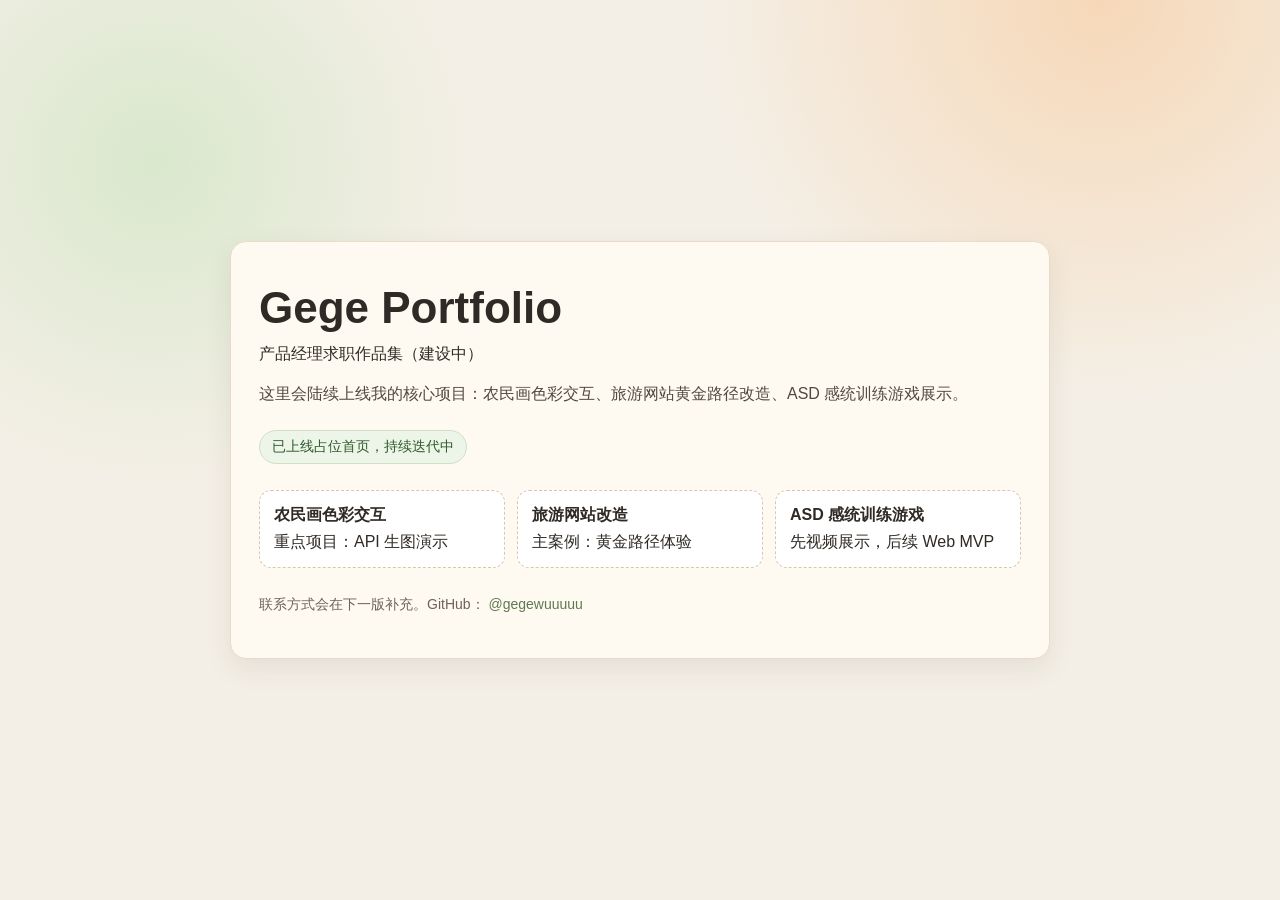
==== index.html @ 3d48cdf1 "init placeholder homepage" ====
﻿<!doctype html>
<html lang="zh-CN">
  <head>
    <meta charset="UTF-8" />
    <meta name="viewport" content="width=device-width, initial-scale=1.0" />
    <title>Gege Portfolio</title>
    <style>
      :root {
        --bg: #f4efe6;
        --ink: #2f2a25;
        --accent: #5d7a4f;
        --card: #fffaf1;
      }

      * { box-sizing: border-box; }

      body {
        margin: 0;
        min-height: 100vh;
        font-family: "Segoe UI", "PingFang SC", "Microsoft YaHei", sans-serif;
        color: var(--ink);
        background:
          radial-gradient(circle at 12% 18%, #d9e8cd 0%, transparent 24%),
          radial-gradient(circle at 86% 0%, #f6d8b8 0%, transparent 28%),
          var(--bg);
        display: grid;
        place-items: center;
        padding: 24px;
      }

      main {
        width: min(820px, 100%);
        background: var(--card);
        border: 1px solid #e8dbc9;
        border-radius: 16px;
        padding: 42px 28px;
        box-shadow: 0 10px 28px rgba(55, 42, 25, 0.08);
      }

      h1 {
        margin: 0 0 8px;
        font-size: clamp(30px, 5vw, 44px);
        line-height: 1.1;
      }

      p {
        margin: 0;
        line-height: 1.75;
      }

      .lead {
        margin-top: 12px;
        color: #514940;
      }

      .status {
        margin-top: 22px;
        display: inline-block;
        background: #edf5e8;
        border: 1px solid #cfe0c4;
        color: #2f5a2c;
        padding: 7px 12px;
        border-radius: 999px;
        font-size: 14px;
      }

      .grid {
        margin-top: 26px;
        display: grid;
        grid-template-columns: repeat(auto-fit, minmax(180px, 1fr));
        gap: 12px;
      }

      .card {
        border: 1px dashed #d8c6ad;
        border-radius: 12px;
        padding: 14px;
        background: #fff;
      }

      .card strong {
        display: block;
        margin-bottom: 6px;
      }

      .footer {
        margin-top: 24px;
        font-size: 14px;
        color: #6d6359;
      }

      a {
        color: var(--accent);
        text-decoration: none;
      }
    </style>
  </head>
  <body>
    <main>
      <h1>Gege Portfolio</h1>
      <p>产品经理求职作品集（建设中）</p>
      <p class="lead">
        这里会陆续上线我的核心项目：农民画色彩交互、旅游网站黄金路径改造、ASD 感统训练游戏展示。
      </p>

      <span class="status">已上线占位首页，持续迭代中</span>

      <section class="grid" aria-label="即将上线项目">
        <article class="card">
          <strong>农民画色彩交互</strong>
          <span>重点项目：API 生图演示</span>
        </article>
        <article class="card">
          <strong>旅游网站改造</strong>
          <span>主案例：黄金路径体验</span>
        </article>
        <article class="card">
          <strong>ASD 感统训练游戏</strong>
          <span>先视频展示，后续 Web MVP</span>
        </article>
      </section>

      <p class="footer">
        联系方式会在下一版补充。GitHub：
        <a href="https://github.com/gegewuuuuu" target="_blank" rel="noreferrer">@gegewuuuuu</a>
      </p>
    </main>
  </body>
</html>
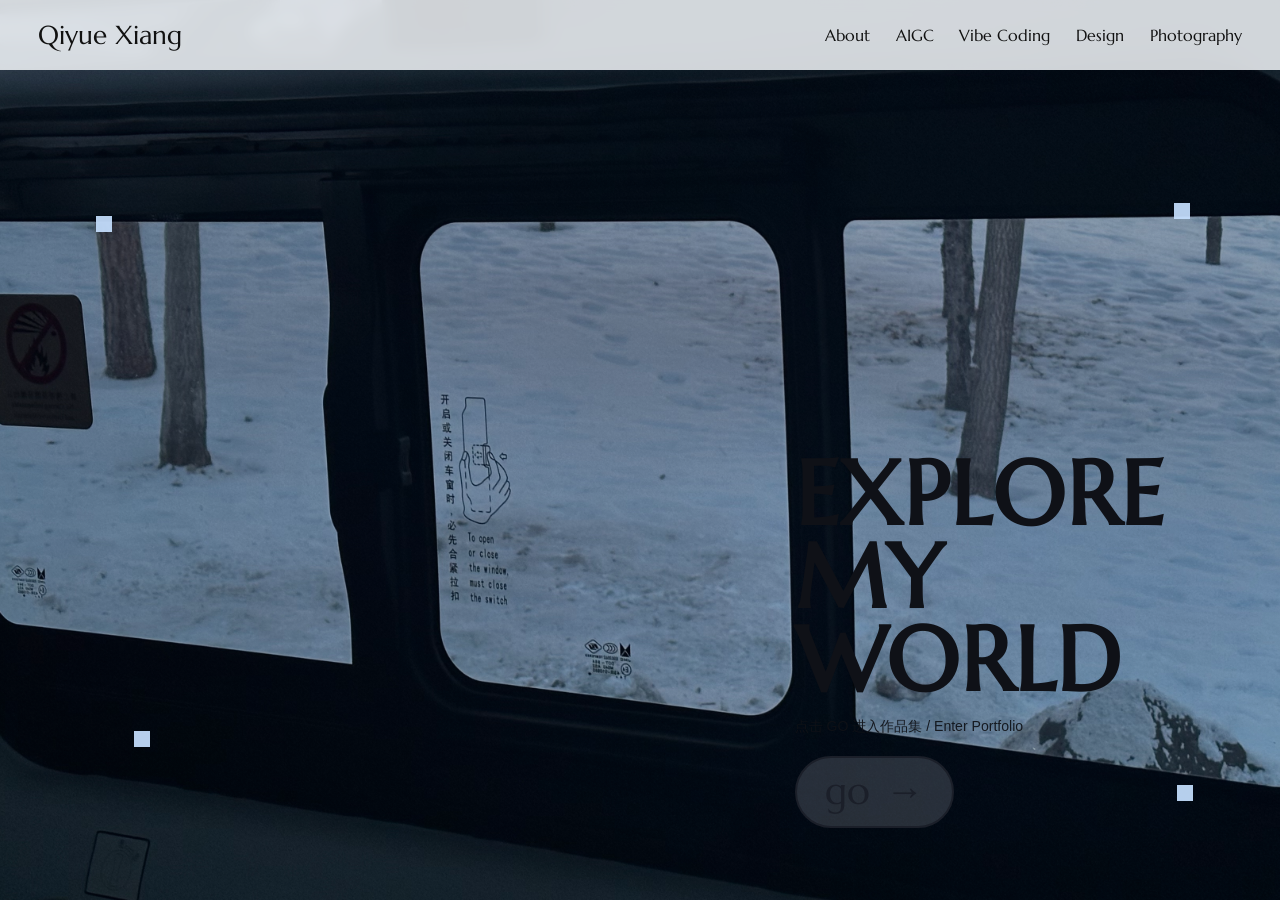
==== commit 075a18c5: "build portfolio intro and homepage from prototype" ====
--- a/index.html
+++ b/index.html
@@ -3,127 +3,44 @@
   <head>
     <meta charset="UTF-8" />
     <meta name="viewport" content="width=device-width, initial-scale=1.0" />
-    <title>Gege Portfolio</title>
-    <style>
-      :root {
-        --bg: #f4efe6;
-        --ink: #2f2a25;
-        --accent: #5d7a4f;
-        --card: #fffaf1;
-      }
+    <title>Qiyue Xiang | Explore My World</title>
+    <meta name="description" content="Qiyue Xiang personal portfolio entry page" />
+    <link rel="preconnect" href="https://fonts.googleapis.com" />
+    <link rel="preconnect" href="https://fonts.gstatic.com" crossorigin />
+    <link href="https://fonts.googleapis.com/css2?family=Marcellus&display=swap" rel="stylesheet" />
+    <link rel="stylesheet" href="assets/site.css" />
+  </head>
+  <body class="page-intro">
+    <header class="topbar topbar--light">
+      <a class="brand" href="home.html">Qiyue Xiang</a>
+      <nav class="main-nav" aria-label="Main">
+        <a href="home.html#about">About</a>
+        <a href="home.html#aigc">AIGC</a>
+        <a href="home.html#vibe-coding">Vibe Coding</a>
+        <a href="home.html#design">Design</a>
+        <a href="home.html#photography">Photography</a>
+      </nav>
+    </header>
 
-      * { box-sizing: border-box; }
+    <main class="intro-main">
+      <img class="intro-bg" src="assets/img/intro-bg.jpg" alt="Snow view from train window" />
+      <div class="intro-mask" aria-hidden="true"></div>
 
-      body {
-        margin: 0;
-        min-height: 100vh;
-        font-family: "Segoe UI", "PingFang SC", "Microsoft YaHei", sans-serif;
-        color: var(--ink);
-        background:
-          radial-gradient(circle at 12% 18%, #d9e8cd 0%, transparent 24%),
-          radial-gradient(circle at 86% 0%, #f6d8b8 0%, transparent 28%),
-          var(--bg);
-        display: grid;
-        place-items: center;
-        padding: 24px;
-      }
+      <span class="corner-dot corner-dot--tl" aria-hidden="true"></span>
+      <span class="corner-dot corner-dot--tr" aria-hidden="true"></span>
+      <span class="corner-dot corner-dot--bl" aria-hidden="true"></span>
+      <span class="corner-dot corner-dot--br" aria-hidden="true"></span>
 
-      main {
-        width: min(820px, 100%);
-        background: var(--card);
-        border: 1px solid #e8dbc9;
-        border-radius: 16px;
-        padding: 42px 28px;
-        box-shadow: 0 10px 28px rgba(55, 42, 25, 0.08);
-      }
+      <section class="intro-copy" aria-label="Entry">
+        <h1>EXPLORE<br />MY<br />WORLD</h1>
+        <p>点击 GO 进入作品集 / Enter Portfolio</p>
+        <a class="go-btn" href="home.html" data-go-link>
+          <span>go</span>
+          <span aria-hidden="true">→</span>
+        </a>
+      </section>
+    </main>
 
-      h1 {
-        margin: 0 0 8px;
-        font-size: clamp(30px, 5vw, 44px);
-        line-height: 1.1;
-      }
-
-      p {
-        margin: 0;
-        line-height: 1.75;
-      }
-
-      .lead {
-        margin-top: 12px;
-        color: #514940;
-      }
-
-      .status {
-        margin-top: 22px;
-        display: inline-block;
-        background: #edf5e8;
-        border: 1px solid #cfe0c4;
-        color: #2f5a2c;
-        padding: 7px 12px;
-        border-radius: 999px;
-        font-size: 14px;
-      }
-
-      .grid {
-        margin-top: 26px;
-        display: grid;
-        grid-template-columns: repeat(auto-fit, minmax(180px, 1fr));
-        gap: 12px;
-      }
-
-      .card {
-        border: 1px dashed #d8c6ad;
-        border-radius: 12px;
-        padding: 14px;
-        background: #fff;
-      }
-
-      .card strong {
-        display: block;
-        margin-bottom: 6px;
-      }
-
-      .footer {
-        margin-top: 24px;
-        font-size: 14px;
-        color: #6d6359;
-      }
-
-      a {
-        color: var(--accent);
-        text-decoration: none;
-      }
-    </style>
-  </head>
-  <body>
-    <main>
-      <h1>Gege Portfolio</h1>
-      <p>产品经理求职作品集（建设中）</p>
-      <p class="lead">
-        这里会陆续上线我的核心项目：农民画色彩交互、旅游网站黄金路径改造、ASD 感统训练游戏展示。
-      </p>
-
-      <span class="status">已上线占位首页，持续迭代中</span>
-
-      <section class="grid" aria-label="即将上线项目">
-        <article class="card">
-          <strong>农民画色彩交互</strong>
-          <span>重点项目：API 生图演示</span>
-        </article>
-        <article class="card">
-          <strong>旅游网站改造</strong>
-          <span>主案例：黄金路径体验</span>
-        </article>
-        <article class="card">
-          <strong>ASD 感统训练游戏</strong>
-          <span>先视频展示，后续 Web MVP</span>
-        </article>
-      </section>
-
-      <p class="footer">
-        联系方式会在下一版补充。GitHub：
-        <a href="https://github.com/gegewuuuuu" target="_blank" rel="noreferrer">@gegewuuuuu</a>
-      </p>
-    </main>
+    <script src="assets/site.js" defer></script>
   </body>
 </html>
--- a/assets/site.css
+++ b/assets/site.css
@@ -0,0 +1,542 @@
+﻿:root {
+  --bg: #ebebee;
+  --paper: #f4f4f6;
+  --ink: #101015;
+  --muted: #52525b;
+  --line: #d5d5d8;
+}
+
+* {
+  box-sizing: border-box;
+}
+
+html,
+body {
+  margin: 0;
+  padding: 0;
+}
+
+body {
+  min-height: 100vh;
+  background: var(--bg);
+  color: var(--ink);
+  font-family: "PingFang SC", "Hiragino Sans GB", "Microsoft YaHei", "Noto Sans SC", sans-serif;
+  -webkit-font-smoothing: antialiased;
+}
+
+body.page-intro {
+  overflow: hidden;
+}
+
+.topbar {
+  position: fixed;
+  top: 0;
+  left: 0;
+  width: 100%;
+  height: 70px;
+  z-index: 20;
+  display: flex;
+  align-items: center;
+  justify-content: space-between;
+  padding: 0 clamp(16px, 3vw, 56px);
+}
+
+.topbar--light {
+  background: rgba(236, 239, 243, 0.88);
+  backdrop-filter: blur(6px);
+}
+
+.topbar--solid {
+  background: rgba(235, 235, 238, 0.96);
+  border-bottom: 1px solid var(--line);
+}
+
+.brand,
+.main-nav a {
+  text-decoration: none;
+  color: #111;
+}
+
+.brand {
+  font-family: "Marcellus", serif;
+  font-size: clamp(26px, 2vw, 40px);
+}
+
+.main-nav {
+  display: flex;
+  align-items: center;
+  gap: clamp(14px, 2vw, 40px);
+}
+
+.main-nav a {
+  font-family: "Marcellus", serif;
+  font-size: clamp(16px, 1vw, 28px);
+  transition: opacity 0.2s ease;
+}
+
+.main-nav a:hover {
+  opacity: 0.56;
+}
+
+.intro-main {
+  position: relative;
+  min-height: 100vh;
+}
+
+.intro-bg {
+  position: absolute;
+  inset: 0;
+  width: 100%;
+  height: 100%;
+  object-fit: cover;
+  object-position: center;
+}
+
+.intro-mask {
+  position: absolute;
+  inset: 0;
+  background: linear-gradient(180deg, rgba(4, 10, 20, 0.38), rgba(4, 10, 20, 0.28));
+}
+
+.corner-dot {
+  position: absolute;
+  width: 16px;
+  height: 16px;
+  background: rgba(198, 224, 255, 0.92);
+  z-index: 5;
+}
+
+.corner-dot--tl {
+  top: 24%;
+  left: 7.5%;
+}
+
+.corner-dot--tr {
+  top: 22.5%;
+  right: 7%;
+}
+
+.corner-dot--bl {
+  bottom: 17%;
+  left: 10.5%;
+}
+
+.corner-dot--br {
+  bottom: 11%;
+  right: 6.8%;
+}
+
+.intro-copy {
+  position: absolute;
+  right: clamp(18px, 9vw, 160px);
+  bottom: clamp(26px, 8vh, 110px);
+  z-index: 6;
+  color: #0f1117;
+  display: flex;
+  flex-direction: column;
+  align-items: flex-start;
+  gap: 14px;
+}
+
+.intro-copy h1 {
+  margin: 0;
+  font-family: "Marcellus", serif;
+  font-size: clamp(46px, 7vw, 128px);
+  line-height: 0.93;
+  letter-spacing: 0.01em;
+}
+
+.intro-copy p {
+  margin: 0;
+  font-size: clamp(14px, 1.1vw, 19px);
+  color: rgba(15, 17, 23, 0.92);
+}
+
+.go-btn {
+  display: inline-flex;
+  gap: 16px;
+  align-items: center;
+  margin-top: 6px;
+  border: 2px solid #1b1f29;
+  border-radius: 999px;
+  text-decoration: none;
+  color: #1b1f29;
+  font-family: "Marcellus", serif;
+  font-size: clamp(28px, 3vw, 58px);
+  line-height: 1;
+  padding: 14px 28px 16px;
+  background: rgba(235, 241, 251, 0.16);
+  transition: transform 0.22s ease, background 0.22s ease;
+}
+
+.go-btn:hover {
+  transform: translateY(-2px);
+  background: rgba(235, 241, 251, 0.3);
+}
+
+body.is-leaving {
+  animation: pageFadeOut 0.45s ease forwards;
+}
+
+@keyframes pageFadeOut {
+  to {
+    opacity: 0;
+    transform: scale(1.01);
+  }
+}
+
+.hero {
+  padding-top: 70px;
+  min-height: 100vh;
+  display: grid;
+  grid-template-columns: minmax(300px, 44%) minmax(320px, 56%);
+}
+
+.hero-media {
+  position: relative;
+  overflow: hidden;
+}
+
+.hero-media::after {
+  content: "";
+  position: absolute;
+  top: 0;
+  right: 0;
+  width: 14%;
+  height: 100%;
+  background: linear-gradient(to right, transparent, rgba(235, 235, 238, 0.94));
+}
+
+.hero-media img {
+  width: 100%;
+  height: 100%;
+  object-fit: cover;
+  object-position: center;
+}
+
+.hero-copy {
+  position: relative;
+  padding: clamp(26px, 4.5vw, 72px) clamp(24px, 4vw, 74px);
+  display: flex;
+  flex-direction: column;
+  justify-content: center;
+  gap: 16px;
+}
+
+.accent-square {
+  position: absolute;
+  width: 14px;
+  height: 14px;
+  background: #08090c;
+  top: 62px;
+  right: 70px;
+}
+
+.accent-square--bottom {
+  top: auto;
+  right: 70px;
+  bottom: 110px;
+}
+
+.hero-copy h1 {
+  margin: 0;
+  font-family: "Marcellus", serif;
+  font-size: clamp(48px, 8vw, 110px);
+  line-height: 0.98;
+  color: transparent;
+  -webkit-text-stroke: 1.6px #111317;
+}
+
+.hero-copy h2 {
+  margin: 0;
+  font-size: clamp(34px, 4.7vw, 74px);
+  line-height: 1;
+  font-weight: 450;
+}
+
+.hero-copy p {
+  margin: 0;
+  color: #303238;
+  font-size: clamp(16px, 1.5vw, 30px);
+  line-height: 1.58;
+  max-width: 34ch;
+}
+
+.contact-line {
+  margin-top: 24px;
+  display: grid;
+  gap: 4px;
+  font-size: clamp(15px, 1.3vw, 24px);
+  color: #393b41;
+}
+
+.work-grid {
+  max-width: 1720px;
+  margin: 60px auto 90px;
+  padding: 0 clamp(24px, 4vw, 80px);
+  display: grid;
+  gap: 40px;
+  grid-template-columns: repeat(3, minmax(240px, 1fr));
+}
+
+.work-card {
+  display: grid;
+  gap: 16px;
+  opacity: 0;
+  transform: translateY(20px);
+  transition: opacity 0.55s ease, transform 0.55s ease;
+}
+
+.work-card.in-view {
+  opacity: 1;
+  transform: translateY(0);
+}
+
+.work-card h3 {
+  margin: 0;
+  font-family: "Marcellus", serif;
+  font-size: clamp(34px, 3.2vw, 56px);
+  line-height: 1.08;
+  display: flex;
+  align-items: center;
+  gap: 12px;
+}
+
+.work-card h3 span {
+  font-size: 0.62em;
+}
+
+.thumb {
+  display: block;
+  aspect-ratio: 16 / 11;
+  border-radius: 2px;
+  overflow: hidden;
+  background: #dbdbdf;
+  text-decoration: none;
+}
+
+.thumb img {
+  width: 100%;
+  height: 100%;
+  object-fit: cover;
+  transition: transform 0.35s ease;
+}
+
+.thumb:hover img {
+  transform: scale(1.04);
+}
+
+.thumb--blank {
+  display: grid;
+  place-items: center;
+  color: #666;
+  font-family: "Marcellus", serif;
+  border: 1px dashed #bbb;
+}
+
+.work-card p {
+  margin: 0;
+  font-size: clamp(15px, 1.25vw, 22px);
+  line-height: 1.7;
+  color: #1e2025;
+}
+
+.collection-wrap {
+  padding: 108px clamp(14px, 3vw, 36px) 36px;
+}
+
+.browser-shell {
+  max-width: 1460px;
+  margin: 0 auto;
+  background: #f9f9fb;
+  border: 1px solid #d8d8dc;
+  border-radius: 16px;
+  box-shadow: 0 16px 40px rgba(0, 0, 0, 0.14);
+  overflow: hidden;
+}
+
+.browser-bar {
+  height: 58px;
+  border-bottom: 1px solid #dfdfe3;
+  display: flex;
+  align-items: center;
+  gap: 10px;
+  padding: 0 22px;
+}
+
+.browser-bar span {
+  width: 14px;
+  height: 14px;
+  border-radius: 50%;
+  background: #9f9fa4;
+}
+
+.browser-url {
+  margin-left: 20px;
+  border: 1px solid #d9d9de;
+  border-radius: 999px;
+  padding: 8px 18px;
+  min-width: 240px;
+  color: #686873;
+  font-family: "Marcellus", serif;
+}
+
+.collection-layout {
+  display: grid;
+  grid-template-columns: 290px 1fr;
+  gap: 26px;
+  padding: 26px;
+}
+
+.collection-side h1 {
+  margin: 0 0 18px;
+  font-family: "Marcellus", serif;
+  font-size: 38px;
+}
+
+.collection-side nav {
+  display: grid;
+  gap: 6px;
+}
+
+.collection-side a {
+  color: #1a1b20;
+  text-decoration: underline;
+  width: fit-content;
+}
+
+.collection-side p {
+  margin-top: 20px;
+  color: #575a62;
+  line-height: 1.6;
+}
+
+.collection-main {
+  display: grid;
+  gap: 20px;
+}
+
+.collection-item {
+  border-top: 1px solid #a5a6ae;
+  padding-top: 18px;
+  display: grid;
+  grid-template-columns: 35% 12% 53%;
+  gap: 14px;
+}
+
+.collection-item h3 {
+  margin: 0 0 8px;
+  font-family: "Marcellus", serif;
+  font-size: 30px;
+}
+
+.collection-item p,
+.collection-item time {
+  margin: 0;
+  color: #262830;
+  font-size: 18px;
+  line-height: 1.58;
+}
+
+.collection-item img {
+  width: 100%;
+  height: min(34vw, 360px);
+  object-fit: cover;
+}
+
+@media (max-width: 1200px) {
+  .hero {
+    grid-template-columns: 1fr;
+  }
+
+  .hero-media {
+    height: min(70vh, 740px);
+  }
+
+  .accent-square,
+  .accent-square--bottom,
+  .corner-dot {
+    display: none;
+  }
+
+  .hero-copy p {
+    max-width: 100%;
+  }
+
+  .work-grid {
+    grid-template-columns: repeat(2, minmax(240px, 1fr));
+  }
+
+  .collection-layout {
+    grid-template-columns: 1fr;
+  }
+
+  .collection-item {
+    grid-template-columns: 1fr;
+  }
+
+  .collection-item img {
+    height: 280px;
+  }
+}
+
+@media (max-width: 760px) {
+  .topbar {
+    height: auto;
+    padding: 12px 14px;
+    gap: 10px;
+    flex-direction: column;
+    align-items: flex-start;
+  }
+
+  .main-nav {
+    gap: 14px;
+    flex-wrap: wrap;
+  }
+
+  .brand {
+    font-size: 34px;
+  }
+
+  .intro-copy {
+    right: 16px;
+    left: 16px;
+    bottom: 20px;
+  }
+
+  .go-btn {
+    font-size: 42px;
+    padding: 10px 18px 12px;
+  }
+
+  .hero {
+    padding-top: 102px;
+  }
+
+  .hero-copy {
+    padding: 20px 16px 28px;
+  }
+
+  .work-grid {
+    margin-top: 30px;
+    grid-template-columns: 1fr;
+    padding: 0 16px;
+  }
+
+  .collection-wrap {
+    padding: 100px 8px 14px;
+  }
+
+  .browser-bar {
+    padding: 0 10px;
+  }
+
+  .browser-url {
+    min-width: 140px;
+    font-size: 14px;
+  }
+
+  .collection-layout {
+    padding: 14px;
+  }
+}
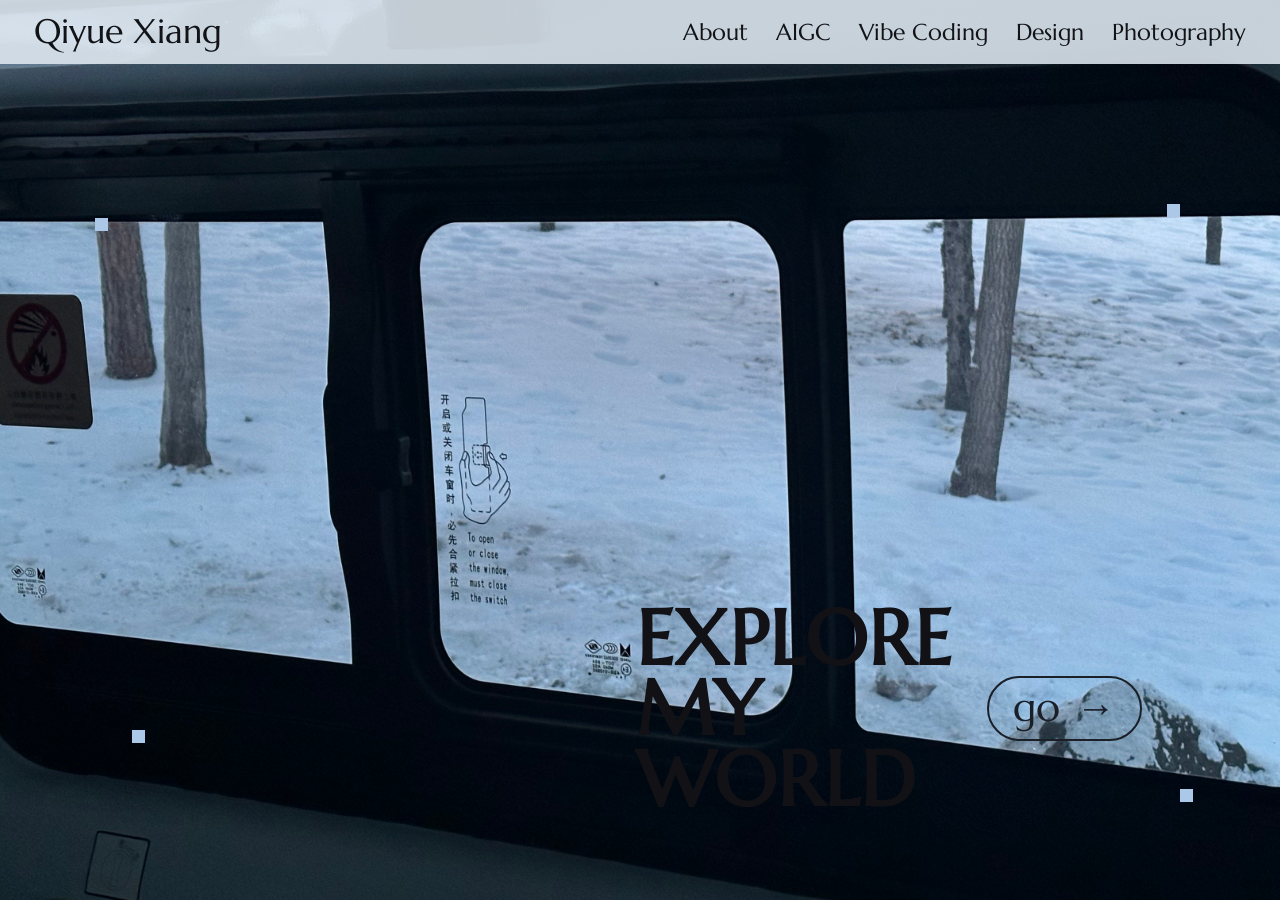
==== commit 3e420a5b: "align intro and homepage layout to final design draft" ====
--- a/index.html
+++ b/index.html
@@ -11,7 +11,7 @@
     <link rel="stylesheet" href="assets/site.css" />
   </head>
   <body class="page-intro">
-    <header class="topbar topbar--light">
+    <header class="topbar topbar--entry">
       <a class="brand" href="home.html">Qiyue Xiang</a>
       <nav class="main-nav" aria-label="Main">
         <a href="home.html#about">About</a>
@@ -24,16 +24,14 @@
 
     <main class="intro-main">
       <img class="intro-bg" src="assets/img/intro-bg.jpg" alt="Snow view from train window" />
-      <div class="intro-mask" aria-hidden="true"></div>
 
-      <span class="corner-dot corner-dot--tl" aria-hidden="true"></span>
-      <span class="corner-dot corner-dot--tr" aria-hidden="true"></span>
-      <span class="corner-dot corner-dot--bl" aria-hidden="true"></span>
-      <span class="corner-dot corner-dot--br" aria-hidden="true"></span>
+      <span class="intro-dot intro-dot--lt" aria-hidden="true"></span>
+      <span class="intro-dot intro-dot--rt" aria-hidden="true"></span>
+      <span class="intro-dot intro-dot--lb" aria-hidden="true"></span>
+      <span class="intro-dot intro-dot--rb" aria-hidden="true"></span>
 
-      <section class="intro-copy" aria-label="Entry">
+      <section class="intro-copy" aria-label="Entry page content">
         <h1>EXPLORE<br />MY<br />WORLD</h1>
-        <p>点击 GO 进入作品集 / Enter Portfolio</p>
         <a class="go-btn" href="home.html" data-go-link>
           <span>go</span>
           <span aria-hidden="true">→</span>
--- a/assets/site.css
+++ b/assets/site.css
@@ -1,9 +1,7 @@
 ﻿:root {
   --bg: #ebebee;
-  --paper: #f4f4f6;
-  --ink: #101015;
-  --muted: #52525b;
-  --line: #d5d5d8;
+  --ink: #121216;
+  --line: #d5d5d9;
 }
 
 * {
@@ -24,58 +22,56 @@
   -webkit-font-smoothing: antialiased;
 }
 
-body.page-intro {
-  overflow: hidden;
-}
-
 .topbar {
+  width: 100%;
+  height: 70px;
+  display: flex;
+  align-items: center;
+  justify-content: space-between;
+  padding: 0 54px;
+  z-index: 20;
+}
+
+.topbar--entry {
   position: fixed;
   top: 0;
   left: 0;
-  width: 100%;
-  height: 70px;
-  z-index: 20;
-  display: flex;
-  align-items: center;
-  justify-content: space-between;
-  padding: 0 clamp(16px, 3vw, 56px);
-}
-
-.topbar--light {
-  background: rgba(236, 239, 243, 0.88);
-  backdrop-filter: blur(6px);
-}
-
-.topbar--solid {
-  background: rgba(235, 235, 238, 0.96);
-  border-bottom: 1px solid var(--line);
+  background: rgba(223, 231, 239, 0.88);
+}
+
+.topbar--home {
+  position: sticky;
+  top: 0;
+  background: rgba(235, 235, 238, 0.97);
+  backdrop-filter: blur(3px);
 }
 
 .brand,
 .main-nav a {
+  color: #111317;
   text-decoration: none;
-  color: #111;
 }
 
 .brand {
   font-family: "Marcellus", serif;
-  font-size: clamp(26px, 2vw, 40px);
+  font-size: 44px;
+  line-height: 1;
 }
 
 .main-nav {
   display: flex;
   align-items: center;
-  gap: clamp(14px, 2vw, 40px);
+  gap: 46px;
 }
 
 .main-nav a {
   font-family: "Marcellus", serif;
-  font-size: clamp(16px, 1vw, 28px);
-  transition: opacity 0.2s ease;
-}
-
-.main-nav a:hover {
-  opacity: 0.56;
+  font-size: 30px;
+  line-height: 1;
+}
+
+.page-intro {
+  overflow: hidden;
 }
 
 .intro-main {
@@ -92,90 +88,68 @@
   object-position: center;
 }
 
-.intro-mask {
+.intro-dot {
   position: absolute;
-  inset: 0;
-  background: linear-gradient(180deg, rgba(4, 10, 20, 0.38), rgba(4, 10, 20, 0.28));
-}
-
-.corner-dot {
-  position: absolute;
-  width: 16px;
-  height: 16px;
-  background: rgba(198, 224, 255, 0.92);
-  z-index: 5;
-}
-
-.corner-dot--tl {
-  top: 24%;
-  left: 7.5%;
-}
-
-.corner-dot--tr {
-  top: 22.5%;
-  right: 7%;
-}
-
-.corner-dot--bl {
-  bottom: 17%;
-  left: 10.5%;
-}
-
-.corner-dot--br {
-  bottom: 11%;
+  width: 20px;
+  height: 20px;
+  background: #acc8e8;
+  z-index: 3;
+}
+
+.intro-dot--lt {
+  left: 7.4%;
+  top: 24.2%;
+}
+
+.intro-dot--rt {
+  right: 7.8%;
+  top: 22.7%;
+}
+
+.intro-dot--lb {
+  left: 10.3%;
+  bottom: 17.4%;
+}
+
+.intro-dot--rb {
   right: 6.8%;
+  bottom: 10.9%;
 }
 
 .intro-copy {
   position: absolute;
-  right: clamp(18px, 9vw, 160px);
-  bottom: clamp(26px, 8vh, 110px);
-  z-index: 6;
-  color: #0f1117;
+  right: 12.2%;
+  bottom: 10.7%;
+  z-index: 4;
   display: flex;
-  flex-direction: column;
-  align-items: flex-start;
-  gap: 14px;
+  align-items: center;
+  gap: 66px;
 }
 
 .intro-copy h1 {
   margin: 0;
   font-family: "Marcellus", serif;
-  font-size: clamp(46px, 7vw, 128px);
-  line-height: 0.93;
+  font-size: 112px;
+  line-height: 0.92;
   letter-spacing: 0.01em;
-}
-
-.intro-copy p {
-  margin: 0;
-  font-size: clamp(14px, 1.1vw, 19px);
-  color: rgba(15, 17, 23, 0.92);
 }
 
 .go-btn {
   display: inline-flex;
+  align-items: center;
   gap: 16px;
-  align-items: center;
-  margin-top: 6px;
-  border: 2px solid #1b1f29;
   border-radius: 999px;
+  border: 3px solid #1a1f28;
+  color: #1a1f28;
   text-decoration: none;
-  color: #1b1f29;
-  font-family: "Marcellus", serif;
-  font-size: clamp(28px, 3vw, 58px);
+  font-family: "Marcellus", serif;
+  font-size: 76px;
   line-height: 1;
-  padding: 14px 28px 16px;
-  background: rgba(235, 241, 251, 0.16);
-  transition: transform 0.22s ease, background 0.22s ease;
-}
-
-.go-btn:hover {
-  transform: translateY(-2px);
-  background: rgba(235, 241, 251, 0.3);
+  padding: 14px 38px 20px;
 }
 
 body.is-leaving {
-  animation: pageFadeOut 0.45s ease forwards;
+  animation: pageFadeOut 0.38s ease forwards;
 }
 
 @keyframes pageFadeOut {
@@ -185,26 +159,20 @@
   }
 }
 
+.home-main {
+  padding-bottom: 88px;
+}
+
 .hero {
-  padding-top: 70px;
-  min-height: 100vh;
-  display: grid;
-  grid-template-columns: minmax(300px, 44%) minmax(320px, 56%);
+  position: relative;
+  display: grid;
+  grid-template-columns: 46.3% 53.7%;
+  min-height: 1160px;
 }
 
 .hero-media {
   position: relative;
   overflow: hidden;
-}
-
-.hero-media::after {
-  content: "";
-  position: absolute;
-  top: 0;
-  right: 0;
-  width: 14%;
-  height: 100%;
-  background: linear-gradient(to right, transparent, rgba(235, 235, 238, 0.94));
 }
 
 .hero-media img {
@@ -216,102 +184,117 @@
 
 .hero-copy {
   position: relative;
-  padding: clamp(26px, 4.5vw, 72px) clamp(24px, 4vw, 74px);
-  display: flex;
-  flex-direction: column;
-  justify-content: center;
-  gap: 16px;
-}
-
-.accent-square {
+  background: #ececef;
+  padding: 188px 98px 96px 84px;
+}
+
+.hero-copy::before {
+  content: "";
   position: absolute;
-  width: 14px;
-  height: 14px;
-  background: #08090c;
-  top: 62px;
-  right: 70px;
-}
-
-.accent-square--bottom {
-  top: auto;
-  right: 70px;
-  bottom: 110px;
+  left: 0;
+  top: 0;
+  width: 44px;
+  height: 100%;
+  background: linear-gradient(to right, rgba(120, 124, 132, 0.24), rgba(236, 236, 239, 0));
 }
 
 .hero-copy h1 {
   margin: 0;
   font-family: "Marcellus", serif;
-  font-size: clamp(48px, 8vw, 110px);
-  line-height: 0.98;
+  font-size: 118px;
+  line-height: 0.96;
   color: transparent;
-  -webkit-text-stroke: 1.6px #111317;
+  -webkit-text-stroke: 1.8px #22242c;
 }
 
 .hero-copy h2 {
-  margin: 0;
-  font-size: clamp(34px, 4.7vw, 74px);
+  margin: 30px 0 42px;
+  font-size: 82px;
   line-height: 1;
   font-weight: 450;
 }
 
 .hero-copy p {
   margin: 0;
-  color: #303238;
-  font-size: clamp(16px, 1.5vw, 30px);
-  line-height: 1.58;
-  max-width: 34ch;
+  max-width: 1040px;
+  color: #303139;
+  font-size: 47px;
+  line-height: 1.47;
 }
 
 .contact-line {
-  margin-top: 24px;
-  display: grid;
-  gap: 4px;
-  font-size: clamp(15px, 1.3vw, 24px);
-  color: #393b41;
+  margin-top: 212px;
+  display: grid;
+  gap: 6px;
+  color: #3d3e45;
+  font-size: 42px;
+  line-height: 1.25;
+}
+
+.hero-dot {
+  position: absolute;
+  width: 18px;
+  height: 18px;
+  background: #08090b;
+}
+
+.hero-dot--left-top {
+  left: 118px;
+  top: 116px;
+  background: #f6f9ff;
+}
+
+.hero-dot--left-bottom {
+  left: 118px;
+  bottom: 154px;
+  background: #f6f9ff;
+}
+
+.hero-dot--right-top {
+  right: 114px;
+  top: 116px;
+}
+
+.hero-dot--right-bottom {
+  right: 114px;
+  bottom: 154px;
 }
 
 .work-grid {
-  max-width: 1720px;
-  margin: 60px auto 90px;
-  padding: 0 clamp(24px, 4vw, 80px);
-  display: grid;
-  gap: 40px;
-  grid-template-columns: repeat(3, minmax(240px, 1fr));
+  max-width: 2010px;
+  margin: 120px auto 0;
+  padding: 0 110px;
+  display: grid;
+  grid-template-columns: repeat(3, minmax(0, 1fr));
+  gap: 104px 56px;
 }
 
 .work-card {
   display: grid;
-  gap: 16px;
-  opacity: 0;
-  transform: translateY(20px);
-  transition: opacity 0.55s ease, transform 0.55s ease;
-}
-
-.work-card.in-view {
-  opacity: 1;
-  transform: translateY(0);
+  gap: 18px;
 }
 
 .work-card h3 {
   margin: 0;
   font-family: "Marcellus", serif;
-  font-size: clamp(34px, 3.2vw, 56px);
-  line-height: 1.08;
+  font-size: 66px;
+  line-height: 1.06;
   display: flex;
   align-items: center;
-  gap: 12px;
+  gap: 14px;
+  letter-spacing: 0;
 }
 
 .work-card h3 span {
-  font-size: 0.62em;
+  font-size: 0.44em;
 }
 
 .thumb {
   display: block;
-  aspect-ratio: 16 / 11;
-  border-radius: 2px;
+  width: 100%;
+  aspect-ratio: 1.22 / 1;
+  background: #dbdbe0;
   overflow: hidden;
-  background: #dbdbdf;
   text-decoration: none;
 }
 
@@ -319,30 +302,40 @@
   width: 100%;
   height: 100%;
   object-fit: cover;
-  transition: transform 0.35s ease;
-}
-
-.thumb:hover img {
-  transform: scale(1.04);
 }
 
 .thumb--blank {
   display: grid;
   place-items: center;
-  color: #666;
-  font-family: "Marcellus", serif;
-  border: 1px dashed #bbb;
+  color: #1f2026;
+  font-size: 48px;
+  font-family: "PingFang SC", "Hiragino Sans GB", sans-serif;
 }
 
 .work-card p {
   margin: 0;
-  font-size: clamp(15px, 1.25vw, 22px);
-  line-height: 1.7;
-  color: #1e2025;
+  font-size: 44px;
+  line-height: 1.53;
+  color: #1d1f25;
+}
+
+.work-card--pm {
+  grid-column: 1;
+}
+
+.work-card--photo {
+  grid-column: 3;
+}
+
+.page-collection .topbar {
+  position: sticky;
+  top: 0;
+  background: rgba(235, 235, 238, 0.97);
+  backdrop-filter: blur(3px);
 }
 
 .collection-wrap {
-  padding: 108px clamp(14px, 3vw, 36px) 36px;
+  padding: 42px 28px 36px;
 }
 
 .browser-shell {
@@ -444,18 +437,175 @@
   object-fit: cover;
 }
 
-@media (max-width: 1200px) {
+@media (max-width: 1700px) {
+  .topbar {
+    height: 64px;
+    padding: 0 34px;
+  }
+
+  .brand {
+    font-size: 34px;
+  }
+
+  .main-nav {
+    gap: 28px;
+  }
+
+  .main-nav a {
+    font-size: 23px;
+  }
+
+  .intro-dot {
+    width: 13px;
+    height: 13px;
+  }
+
+  .intro-copy {
+    right: 10.8%;
+    bottom: 9.5%;
+    gap: 34px;
+  }
+
+  .intro-copy h1 {
+    font-size: clamp(58px, 6vw, 92px);
+  }
+
+  .go-btn {
+    font-size: clamp(36px, 3.1vw, 60px);
+    border-width: 2px;
+    padding: 10px 24px 12px;
+  }
+
+  .hero {
+    min-height: 760px;
+  }
+
+  .hero-copy {
+    padding: 96px 56px 58px 50px;
+  }
+
+  .hero-copy h1 {
+    font-size: clamp(56px, 6.6vw, 92px);
+  }
+
+  .hero-copy h2 {
+    margin: 14px 0 24px;
+    font-size: clamp(38px, 3.4vw, 62px);
+  }
+
+  .hero-copy p {
+    font-size: clamp(16px, 1.22vw, 22px);
+    max-width: 34ch;
+  }
+
+  .contact-line {
+    margin-top: 54px;
+    font-size: clamp(16px, 1.1vw, 20px);
+  }
+
+  .hero-dot {
+    width: 12px;
+    height: 12px;
+  }
+
+  .hero-dot--left-top,
+  .hero-dot--left-bottom {
+    left: 78px;
+  }
+
+  .hero-dot--right-top,
+  .hero-dot--right-bottom {
+    right: 74px;
+  }
+
+  .hero-dot--left-top,
+  .hero-dot--right-top {
+    top: 82px;
+  }
+
+  .hero-dot--left-bottom,
+  .hero-dot--right-bottom {
+    bottom: 104px;
+  }
+
+  .work-grid {
+    margin-top: 66px;
+    padding: 0 58px;
+    gap: 70px 36px;
+  }
+
+  .work-card h3 {
+    font-size: clamp(30px, 2.25vw, 46px);
+  }
+
+  .work-card p {
+    font-size: clamp(15px, 1.05vw, 19px);
+    line-height: 1.58;
+  }
+
+  .thumb--blank {
+    font-size: 32px;
+  }
+}
+
+@media (max-width: 980px) {
+  .topbar {
+    position: static;
+    height: auto;
+    padding: 14px 16px;
+    flex-direction: column;
+    align-items: flex-start;
+    gap: 10px;
+  }
+
+  .main-nav {
+    gap: 10px 14px;
+    flex-wrap: wrap;
+  }
+
+  .main-nav a {
+    font-size: 18px;
+  }
+
+  .intro-main {
+    min-height: calc(100vh - 112px);
+  }
+
+  .intro-dot {
+    display: none;
+  }
+
+  .intro-copy {
+    right: 14px;
+    left: 14px;
+    bottom: 24px;
+    gap: 18px;
+    justify-content: space-between;
+  }
+
+  .intro-copy h1 {
+    font-size: clamp(40px, 13vw, 76px);
+  }
+
+  .go-btn {
+    font-size: clamp(30px, 9vw, 56px);
+  }
+
   .hero {
     grid-template-columns: 1fr;
+    min-height: 0;
   }
 
   .hero-media {
-    height: min(70vh, 740px);
-  }
-
-  .accent-square,
-  .accent-square--bottom,
-  .corner-dot {
+    height: min(78vh, 780px);
+  }
+
+  .hero-copy {
+    padding: 26px 16px 30px;
+  }
+
+  .hero-copy::before,
+  .hero-dot {
     display: none;
   }
 
@@ -464,11 +614,19 @@
   }
 
   .work-grid {
-    grid-template-columns: repeat(2, minmax(240px, 1fr));
+    padding: 0 16px;
+    grid-template-columns: 1fr;
+    gap: 48px;
+  }
+
+  .work-card--photo,
+  .work-card--pm {
+    grid-column: auto;
   }
 
   .collection-layout {
     grid-template-columns: 1fr;
+    padding: 14px;
   }
 
   .collection-item {
@@ -476,67 +634,6 @@
   }
 
   .collection-item img {
-    height: 280px;
-  }
-}
-
-@media (max-width: 760px) {
-  .topbar {
-    height: auto;
-    padding: 12px 14px;
-    gap: 10px;
-    flex-direction: column;
-    align-items: flex-start;
-  }
-
-  .main-nav {
-    gap: 14px;
-    flex-wrap: wrap;
-  }
-
-  .brand {
-    font-size: 34px;
-  }
-
-  .intro-copy {
-    right: 16px;
-    left: 16px;
-    bottom: 20px;
-  }
-
-  .go-btn {
-    font-size: 42px;
-    padding: 10px 18px 12px;
-  }
-
-  .hero {
-    padding-top: 102px;
-  }
-
-  .hero-copy {
-    padding: 20px 16px 28px;
-  }
-
-  .work-grid {
-    margin-top: 30px;
-    grid-template-columns: 1fr;
-    padding: 0 16px;
-  }
-
-  .collection-wrap {
-    padding: 100px 8px 14px;
-  }
-
-  .browser-bar {
-    padding: 0 10px;
-  }
-
-  .browser-url {
-    min-width: 140px;
-    font-size: 14px;
-  }
-
-  .collection-layout {
-    padding: 14px;
-  }
-}
+    height: 260px;
+  }
+}
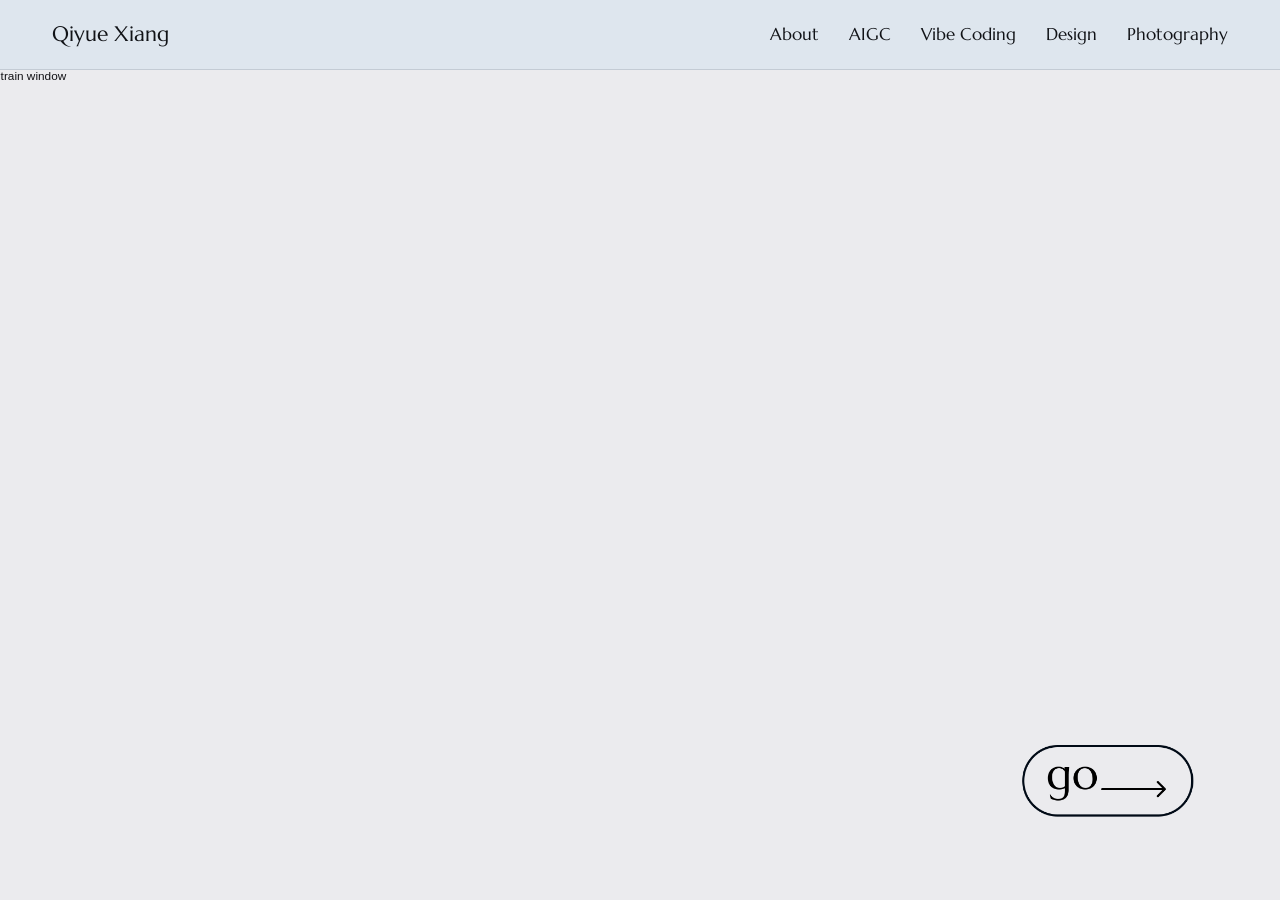
==== commit 9f73e097: "update entry page with fixed-layout background and png go button" ====
--- a/index.html
+++ b/index.html
@@ -22,21 +22,14 @@
       </nav>
     </header>
 
-    <main class="intro-main">
-      <img class="intro-bg" src="assets/img/intro-bg.jpg" alt="Snow view from train window" />
+    <main class="intro-main" data-intro-main>
+      <div class="intro-canvas" data-intro-canvas>
+        <img class="intro-bg" src="assets/img/entry-bg-final.jpg" alt="Snow view from train window" />
 
-      <span class="intro-dot intro-dot--lt" aria-hidden="true"></span>
-      <span class="intro-dot intro-dot--rt" aria-hidden="true"></span>
-      <span class="intro-dot intro-dot--lb" aria-hidden="true"></span>
-      <span class="intro-dot intro-dot--rb" aria-hidden="true"></span>
-
-      <section class="intro-copy" aria-label="Entry page content">
-        <h1>EXPLORE<br />MY<br />WORLD</h1>
-        <a class="go-btn" href="home.html" data-go-link>
-          <span>go</span>
-          <span aria-hidden="true">→</span>
+        <a class="go-btn-image" href="home.html" data-go-link aria-label="Go to homepage">
+          <img src="assets/img/go-btn.png" alt="go" />
         </a>
-      </section>
+      </div>
     </main>
 
     <script src="assets/site.js" defer></script>
--- a/assets/site.css
+++ b/assets/site.css
@@ -33,10 +33,9 @@
 }
 
 .topbar--entry {
-  position: fixed;
-  top: 0;
-  left: 0;
-  background: rgba(223, 231, 239, 0.88);
+  position: relative;
+  background: rgba(222, 230, 239, 0.95);
+  border-bottom: 1px solid rgba(174, 182, 192, 0.55);
 }
 
 .topbar--home {
@@ -74,82 +73,76 @@
   overflow: hidden;
 }
 
+.page-intro .topbar {
+  height: 70px;
+  padding: 0 52px;
+}
+
+.page-intro .brand {
+  font-size: 22px;
+}
+
+.page-intro .main-nav {
+  gap: 38px;
+}
+
+.page-intro .main-nav a {
+  font-size: 18px;
+}
+
 .intro-main {
   position: relative;
-  min-height: 100vh;
+  height: calc(100vh - 70px);
+  overflow: hidden;
+}
+
+.intro-canvas {
+  --canvas-scale: 1;
+  position: absolute;
+  left: 50%;
+  top: 50%;
+  width: 2000px;
+  height: 1125px;
+  transform: translate(-50%, -50%) scale(var(--canvas-scale));
+  transform-origin: center center;
 }
 
 .intro-bg {
-  position: absolute;
-  inset: 0;
+  display: block;
   width: 100%;
   height: 100%;
   object-fit: cover;
   object-position: center;
 }
 
-.intro-dot {
+.go-btn-image {
   position: absolute;
-  width: 20px;
-  height: 20px;
-  background: #acc8e8;
-  z-index: 3;
-}
-
-.intro-dot--lt {
-  left: 7.4%;
-  top: 24.2%;
-}
-
-.intro-dot--rt {
-  right: 7.8%;
-  top: 22.7%;
-}
-
-.intro-dot--lb {
-  left: 10.3%;
-  bottom: 17.4%;
-}
-
-.intro-dot--rb {
-  right: 6.8%;
-  bottom: 10.9%;
-}
-
-.intro-copy {
-  position: absolute;
-  right: 12.2%;
-  bottom: 10.7%;
-  z-index: 4;
-  display: flex;
-  align-items: center;
-  gap: 66px;
-}
-
-.intro-copy h1 {
-  margin: 0;
-  font-family: "Marcellus", serif;
-  font-size: 112px;
-  line-height: 0.92;
-  letter-spacing: 0.01em;
-}
-
-.go-btn {
-  display: inline-flex;
-  align-items: center;
-  gap: 16px;
-  border-radius: 999px;
-  border: 3px solid #1a1f28;
-  color: #1a1f28;
+  left: 1518px;
+  top: 900px;
+  width: 232px;
+  display: block;
+  z-index: 5;
   text-decoration: none;
-  font-family: "Marcellus", serif;
-  font-size: 76px;
-  line-height: 1;
-  padding: 14px 38px 20px;
+  transition: transform 0.18s ease, filter 0.18s ease;
+}
+
+.go-btn-image img {
+  display: block;
+  width: 100%;
+  height: auto;
+}
+
+.go-btn-image:hover {
+  transform: translateY(-1px);
+  filter: brightness(1.03);
+}
+
+.go-btn-image.is-pressed {
+  transform: translateY(1px) scale(0.985);
 }
 
 body.is-leaving {
-  animation: pageFadeOut 0.38s ease forwards;
+  animation: pageFadeOut 0.28s ease forwards;
 }
 
 @keyframes pageFadeOut {
@@ -455,25 +448,16 @@
     font-size: 23px;
   }
 
-  .intro-dot {
-    width: 13px;
-    height: 13px;
-  }
-
-  .intro-copy {
-    right: 10.8%;
-    bottom: 9.5%;
-    gap: 34px;
-  }
-
-  .intro-copy h1 {
-    font-size: clamp(58px, 6vw, 92px);
-  }
-
-  .go-btn {
-    font-size: clamp(36px, 3.1vw, 60px);
-    border-width: 2px;
-    padding: 10px 24px 12px;
+  .page-intro .brand {
+    font-size: 21px;
+  }
+
+  .page-intro .main-nav {
+    gap: 30px;
+  }
+
+  .page-intro .main-nav a {
+    font-size: 17px;
   }
 
   .hero {
@@ -567,28 +551,26 @@
     font-size: 18px;
   }
 
+  .page-intro .topbar {
+    height: auto;
+    padding: 12px 16px;
+  }
+
+  .page-intro .brand {
+    font-size: 28px;
+  }
+
+  .page-intro .main-nav {
+    gap: 10px 14px;
+    flex-wrap: wrap;
+  }
+
+  .page-intro .main-nav a {
+    font-size: 18px;
+  }
+
   .intro-main {
-    min-height: calc(100vh - 112px);
-  }
-
-  .intro-dot {
-    display: none;
-  }
-
-  .intro-copy {
-    right: 14px;
-    left: 14px;
-    bottom: 24px;
-    gap: 18px;
-    justify-content: space-between;
-  }
-
-  .intro-copy h1 {
-    font-size: clamp(40px, 13vw, 76px);
-  }
-
-  .go-btn {
-    font-size: clamp(30px, 9vw, 56px);
+    height: calc(100vh - 112px);
   }
 
   .hero {
